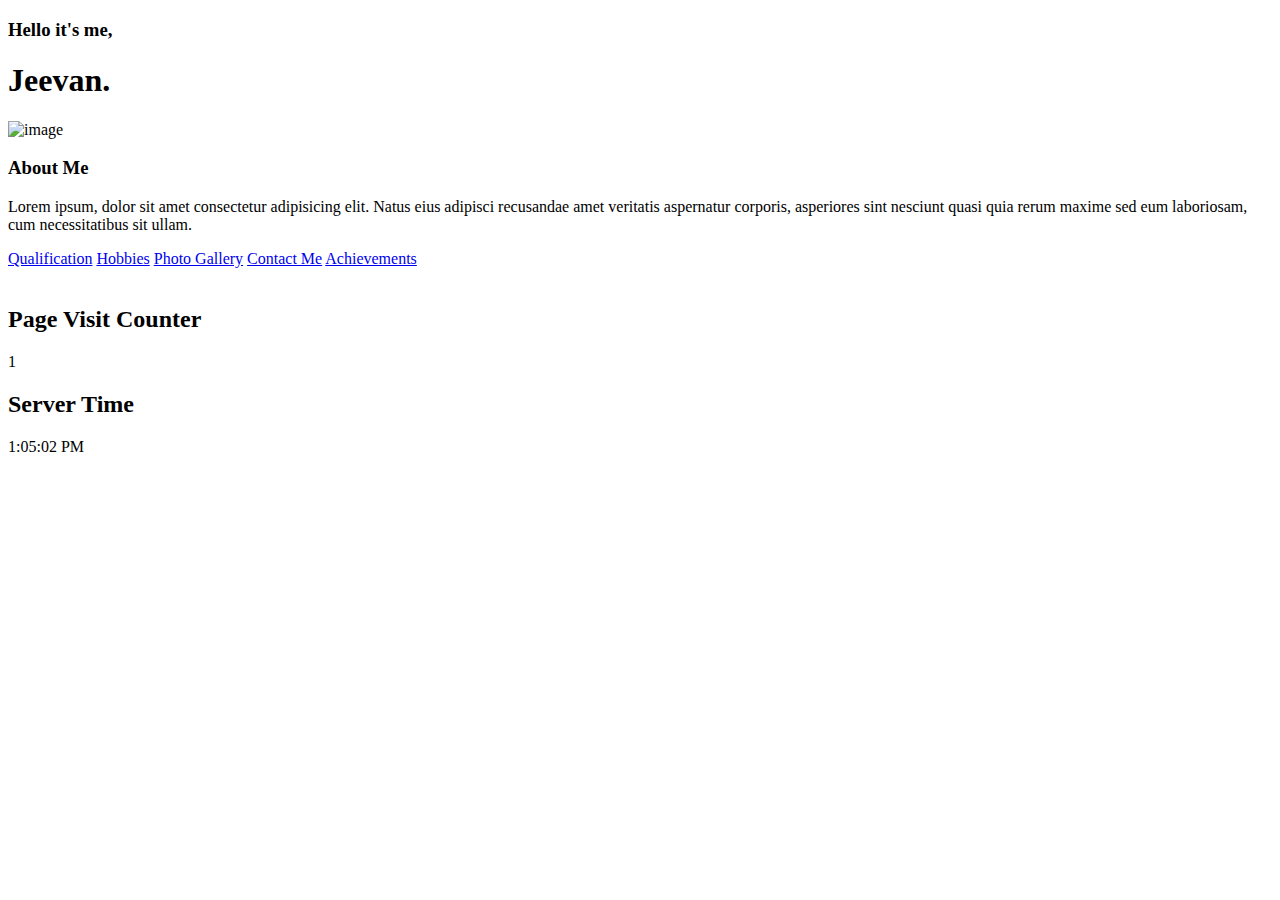
==== index.html @ 48567df3 "Add files via upload" ====
<!DOCTYPE html>

<html>
    <head>
        <meta charset="utf-8">
        <meta http-equiv="X-UA-Compatible" content="IE=edge">
        <title>Jeevan V Jijo</title>
        <meta name="description" content="">
        <meta name="viewport" content="width=device-width, initial-scale=1">
        <link rel="stylesheet" href="css/normalize.css">
        <link rel="stylesheet" href="css/reset.css">
        <link rel="stylesheet" href="css/index.css">

        <link rel="preconnect" href="https://fonts.googleapis.com">
        <link rel="preconnect" href="https://fonts.gstatic.com" crossorigin>
        <link href="https://fonts.googleapis.com/css2?family=Lobster&family=Tangerine&display=swap" rel="stylesheet">
    
        <link rel="preconnect" href="https://fonts.googleapis.com">
        <link rel="preconnect" href="https://fonts.gstatic.com" crossorigin>
        <link href="https://fonts.googleapis.com/css2?family=Cinzel&display=swap" rel="stylesheet">

        <link rel="preconnect" href="https://fonts.googleapis.com">
        <link rel="preconnect" href="https://fonts.gstatic.com" crossorigin>
        <link href="https://fonts.googleapis.com/css2?family=Work+Sans:ital,wght@1,300&display=swap" rel="stylesheet">
</head>
    <body>
        <section id="sec1">
            <div class="div1">
                <h3 id="hello">Hello it's me,</h3>
                <h1 id="name">Jeevan.</h1>
                
                
            </div>
        </section>
        <section id="sec2">
            <div class="div2">
                <div class="div3">
                    <img class="pic1" src="assets/pic1.jpeg" alt="image">
                </div>
                <div class="div4">
                    <h3>About Me</h3>
                    <p>Lorem ipsum, dolor sit amet consectetur adipisicing elit. Natus eius adipisci recusandae amet veritatis aspernatur corporis, asperiores sint nesciunt quasi quia rerum maxime sed eum laboriosam, cum necessitatibus sit ullam.</p>
                </div>
            </div>
        </section>
        <section id="sec3">
            <div class="fbt">
                <a href="html/qualif.html" class="contact1-form-btn">Qualification</a>
                <a href="html/hobbies.html" class="contact1-form-btn">Hobbies</a>
                <a href="html/photo.html"  class="contact1-form-btn">Photo Gallery</a>
            
                <a href="html/contact.html" class="contact1-form-btn">Contact Me</a>
                <a href="html/achieve.html" class="contact1-form-btn">Achievements</a>
                <div class="links">
                    <a class="icon" href="https://www.linkedin.com/in/jeevan-v-jijo-ba71131a0/"><img src="/assets/linkedin.png" alt="" width=30px  ></a>
                    <a class="icon" href="https://twitter.com/Jeevan_v_Jijo?t=zdCY38ICxRan6ltf29nLSg&s=08 "><img src="assets/twitter.png" alt="" width=30px></a>
                    <a class="icon" href="https://github.com/jeevan-v-jijo"><img src="assets/github.png" alt="" width=30px></a>
                </div>
              </div>
              <section class="counter-server-time">
                <div class="counter">
                  <h2>Page Visit Counter</h2>
                  <p id="visitCount">Loading...</p>
                </div>
                <div class="server-time">
                  <h2>Server Time</h2>
                  <p id="serverTime">Loading...</p>
                </div>
              </section>
        </section>
        
          <script src="/js/counter.js"></script>
        <script src="/js/servertime.js"></script>
    </body> 
</html>
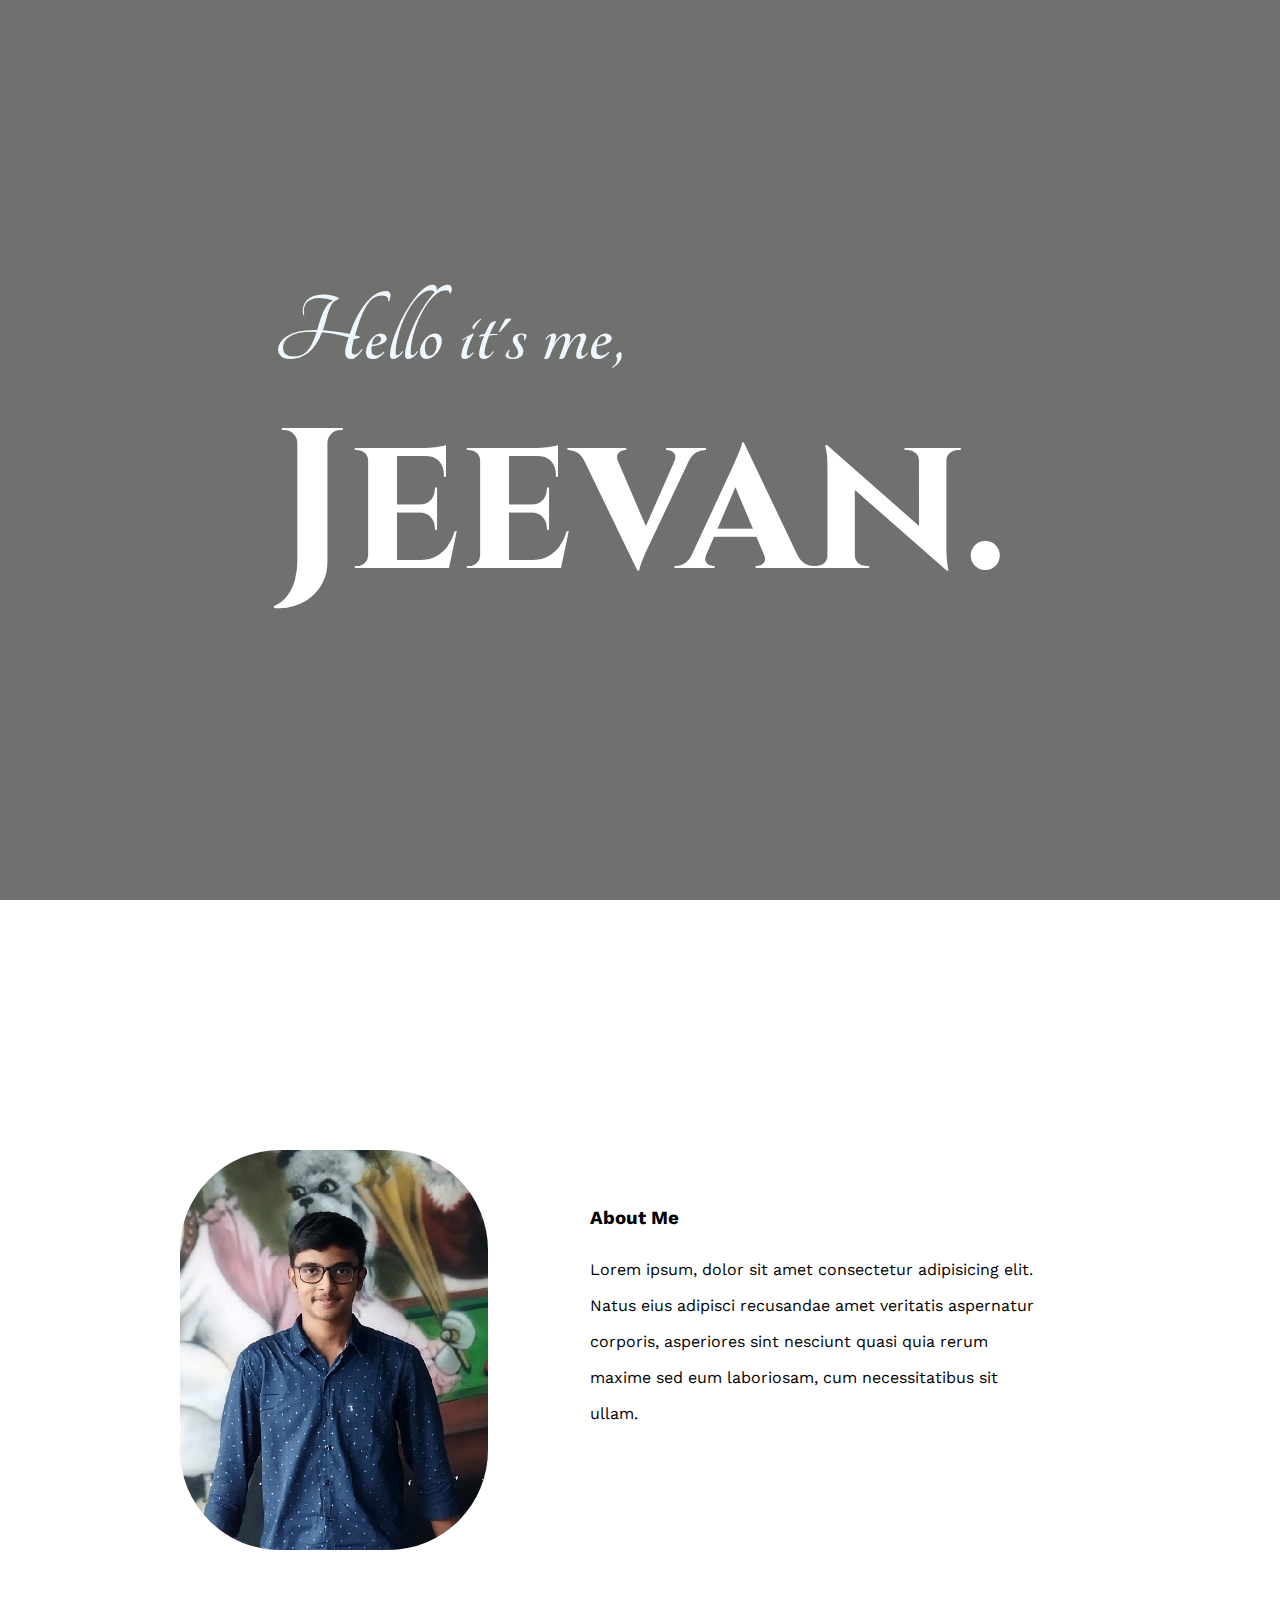
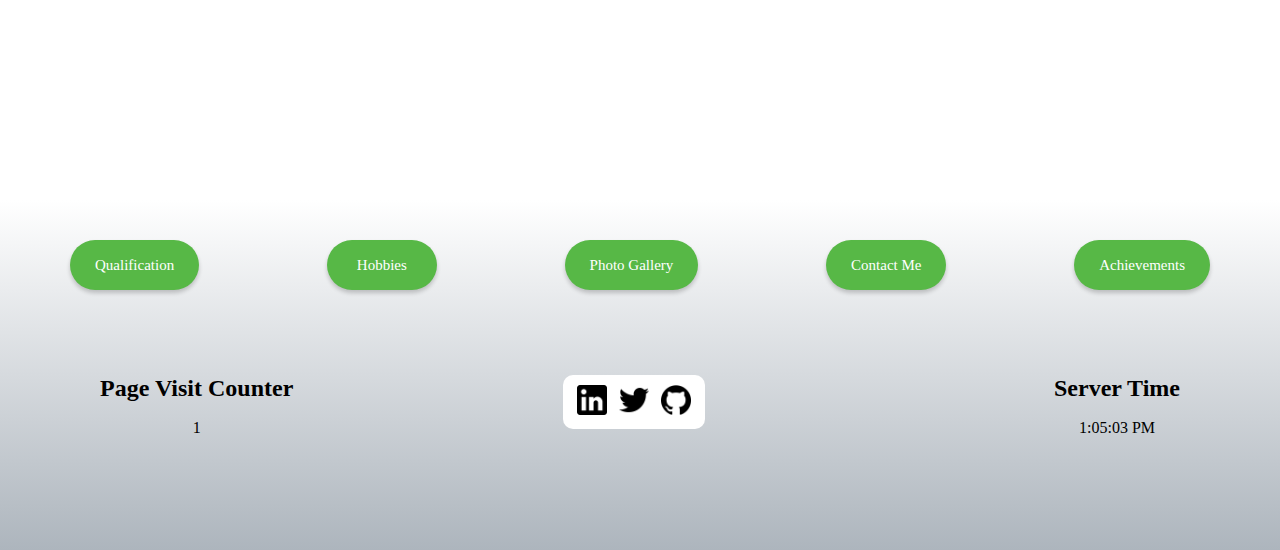
==== commit 7ef2c662: "Update index.html" ====
--- a/index.html
+++ b/index.html
@@ -52,7 +52,7 @@
                 <a href="html/contact.html" class="contact1-form-btn">Contact Me</a>
                 <a href="html/achieve.html" class="contact1-form-btn">Achievements</a>
                 <div class="links">
-                    <a class="icon" href="https://www.linkedin.com/in/jeevan-v-jijo-ba71131a0/"><img src="/assets/linkedin.png" alt="" width=30px  ></a>
+                    <a class="icon" href="https://www.linkedin.com/in/jeevan-v-jijo-ba71131a0/"><img src="assets/linkedin.png" alt="" width=30px  ></a>
                     <a class="icon" href="https://twitter.com/Jeevan_v_Jijo?t=zdCY38ICxRan6ltf29nLSg&s=08 "><img src="assets/twitter.png" alt="" width=30px></a>
                     <a class="icon" href="https://github.com/jeevan-v-jijo"><img src="assets/github.png" alt="" width=30px></a>
                 </div>
@@ -72,4 +72,4 @@
           <script src="/js/counter.js"></script>
         <script src="/js/servertime.js"></script>
     </body> 
-</html>+</html>
--- a/css/index.css
+++ b/css/index.css
@@ -0,0 +1,169 @@
+/* ----------class----------- */
+.div1{
+    
+    text-align: center;
+    
+}
+.div2{
+    padding: 0px 24px ;
+    margin: 0px 72px;
+    display:grid;
+    grid-template-columns: repeat(2,minmax(0,1fr));
+    
+    max-width: 920px;    
+    max-height: 400px;
+    overflow: hidden;
+    grid-auto-flow:row;
+    
+    
+    
+}
+.div3{
+    justify-content: center;
+}
+.div4{
+    margin-top: 50px;
+    position:relative;
+    left:-50px;
+}
+
+.fbt{
+    
+    display:flex;
+    width:100%;
+    justify-content: space-between;
+    flex-wrap: wrap;
+ 
+}
+.contact1-form-btn{
+    background-color: #E0E1DD;
+
+    max-width: 100px;
+    height: 50px;
+    border-radius: 25px;
+    background: #57b846;
+    font-family: Montserrat-Bold;
+    font-size: 15px;
+    line-height: 1.5;
+    color: #fff;
+    display: -webkit-box;
+    display: -webkit-flex;
+    display: -moz-box;
+    display: -ms-flexbox;
+    display: flex;
+    justify-content: center;
+    align-items: center;
+    padding: 0 25px;
+    text-decoration: none;
+    -webkit-transition: all 0.4s;
+    -o-transition: all 0.4s;
+    -moz-transition: all 0.4s;
+    transition: all 0.4s;  
+    min-width: 60px;            
+    box-shadow: 0px 3px 4px rgba(0, 0, 0, 0.2);                                                           
+}
+.links{
+   
+    background-color: #fff;
+    padding: 10px;
+    position:absolute;   
+    left:44%;
+    border-radius: 10px;
+    top: 50%;
+
+    
+    
+}
+.icon{
+  
+   margin: 4px;
+   border-radius: 10px;
+    transition:all 0.4s;
+}
+.icon:hover{
+    box-shadow: 1px 4px 10px rgba(0, 0, 0, 0.2); ;
+}
+.contact1-form-btn i {
+    margin-left: 7px;
+  
+    -webkit-transition: all 0.4s;
+    -o-transition: all 0.4s;
+    -moz-transition: all 0.4s;
+    transition: all 0.4s;
+  }
+  
+  .contact1-form-btn:hover {
+    background: #333333;
+  }
+  
+.server-time{
+    position:absolute;
+    right:100px;
+    top:50%;
+    text-align: center;
+    font-family: Montserrat-Bold;
+}
+.counter{
+    position: absolute;
+    left:100px;
+    top:50%;
+    text-align: center;
+    font-family: Montserrat-Bold;
+}
+
+/* ----------class----------- */
+/* -------------id------------ */
+#hello{
+   
+    font-family: 'Tangerine', cursive;
+    font-size: 100px;
+    color: aliceblue;
+    text-align: left;
+}
+#name{
+    font-family: 'Cinzel', serif;
+    color:white;
+    font-size: 200px;
+}
+#sec1{
+    background-color: #E0E1DD;
+    display: flex;
+    justify-content:center;
+    align-items: center;
+    width: 100%;
+    height:100vh;
+    flex-direction: column;
+    background-image: linear-gradient(rgba(0, 0, 0, 0.5), rgba(0, 0, 0, 0.5)), url(/assets/pic2.jpg);
+    background-attachment: fixed;
+    background-size: cover;
+}
+#sec2{
+    
+    width: 100%;
+    height:100vh;
+    display: flex;
+    justify-content:center;
+    align-items: center;
+    font-family: 'Work Sans', sans-serif;
+    line-height: 36px;
+    
+}
+#sec3{
+    position:relative;
+    background:linear-gradient(0deg,#adb5bd,white)   ;
+    max-width: 100vw;
+    height:30vh;
+    padding:40px 70px;
+   
+}
+/* -------------id------------ */
+.pic1{
+    max-height: 400px;
+    max-width: auto;
+    width: auto;
+    border-radius: 100px;
+
+}
+
+
+
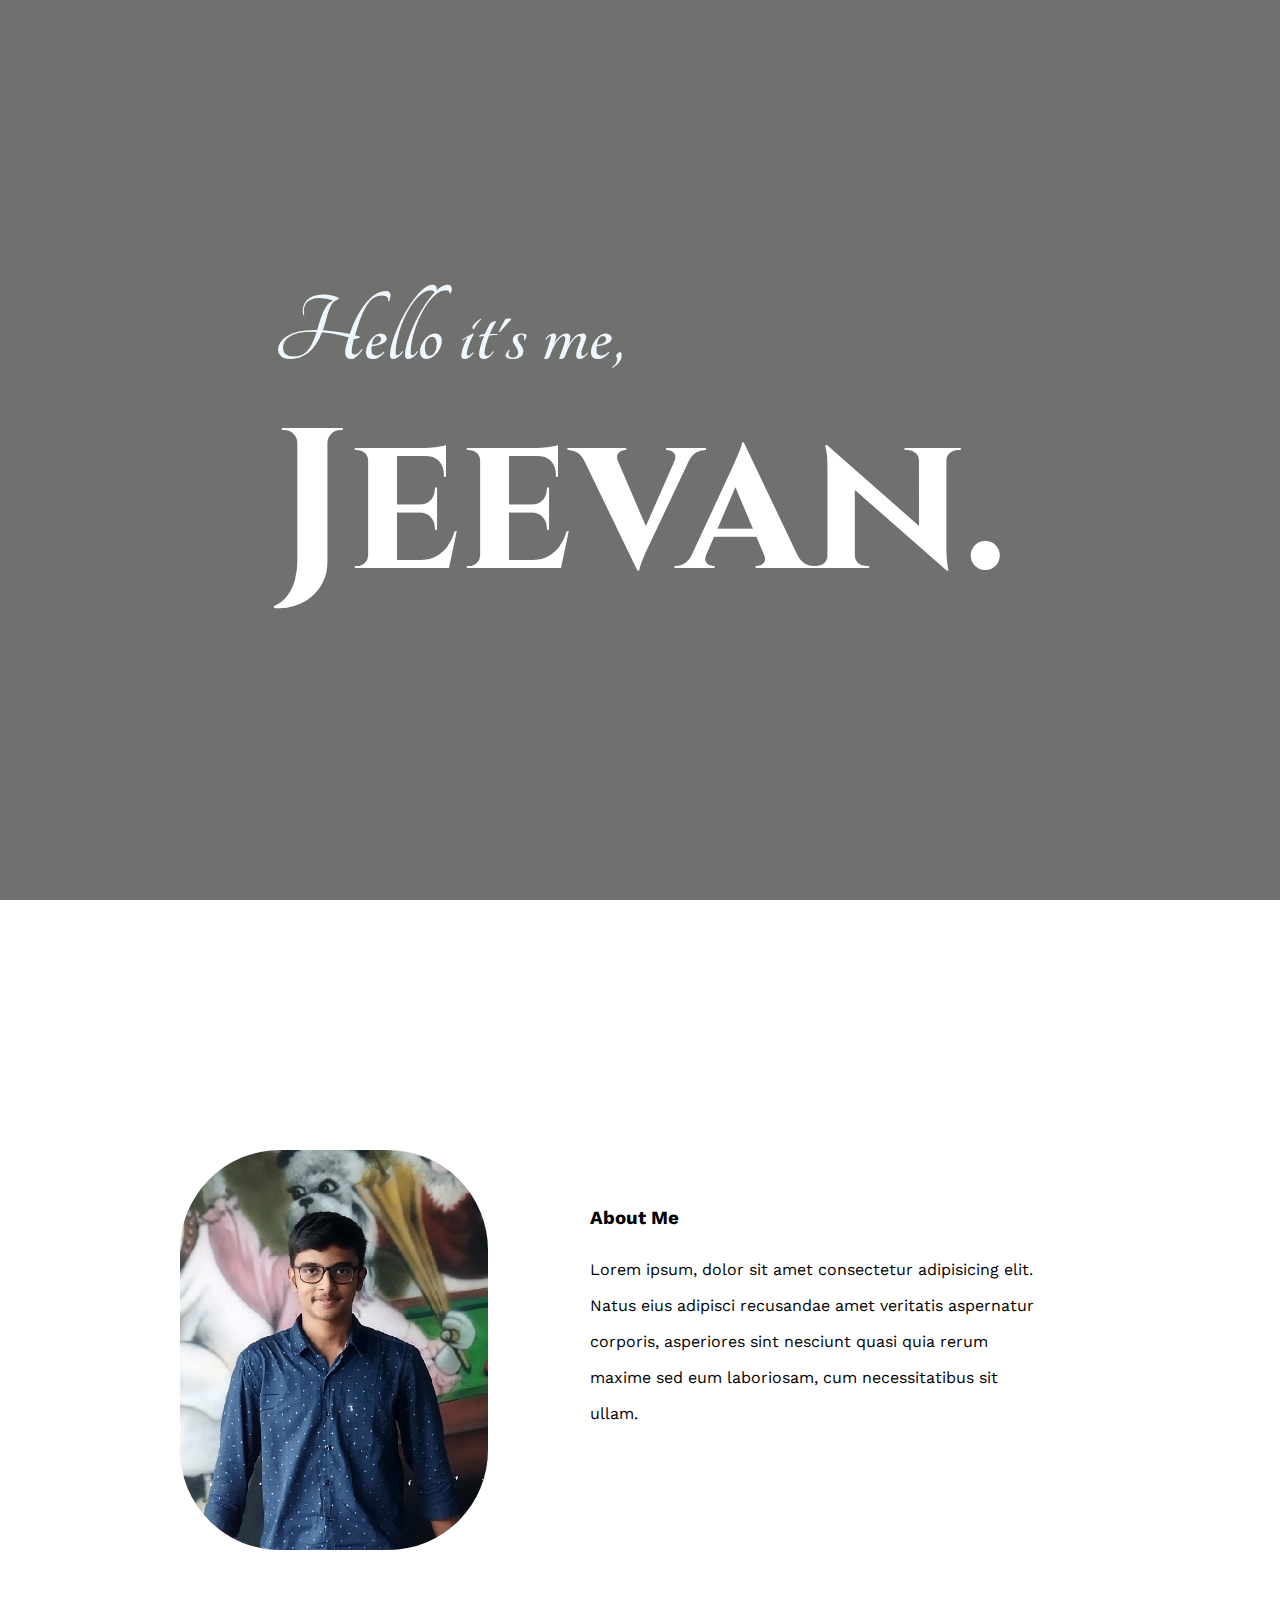
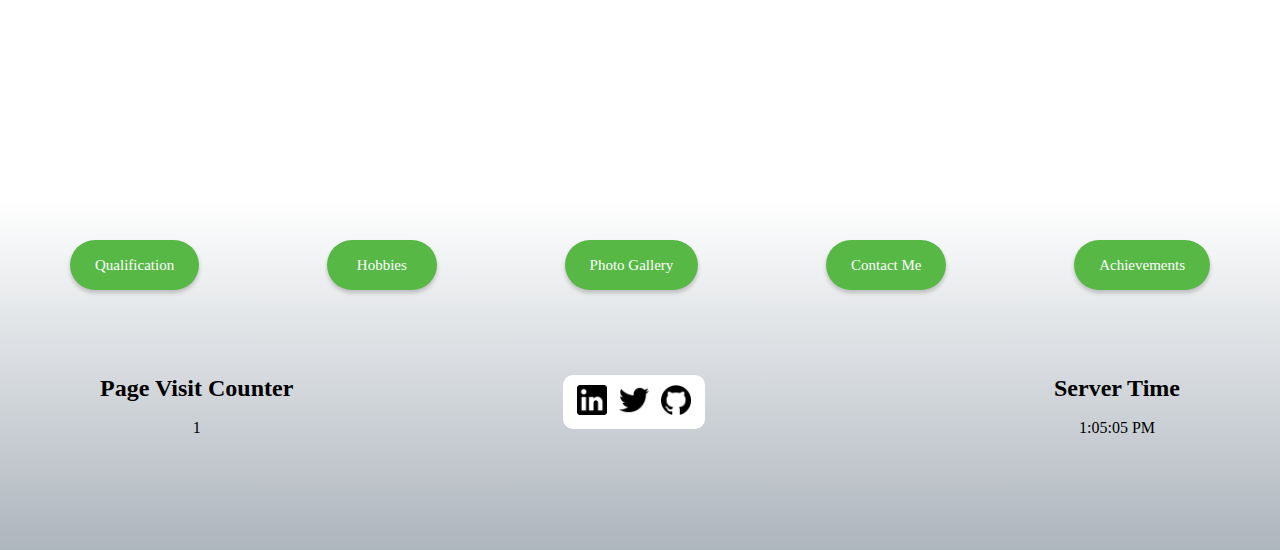
==== commit 86c191ce: "Update index.html" ====
--- a/index.html
+++ b/index.html
@@ -69,7 +69,7 @@
               </section>
         </section>
         
-          <script src="/js/counter.js"></script>
-        <script src="/js/servertime.js"></script>
+          <script src="js/counter.js"></script>
+        <script src="js/servertime.js"></script>
     </body> 
 </html>
--- a/css/index.css
+++ b/css/index.css
@@ -133,7 +133,7 @@
     width: 100%;
     height:100vh;
     flex-direction: column;
-    background-image: linear-gradient(rgba(0, 0, 0, 0.5), rgba(0, 0, 0, 0.5)), url(/assets/pic2.jpg);
+    background-image: linear-gradient(rgba(0, 0, 0, 0.5), rgba(0, 0, 0, 0.5)), url(../assets/pic2.jpg);
     background-attachment: fixed;
     background-size: cover;
 }
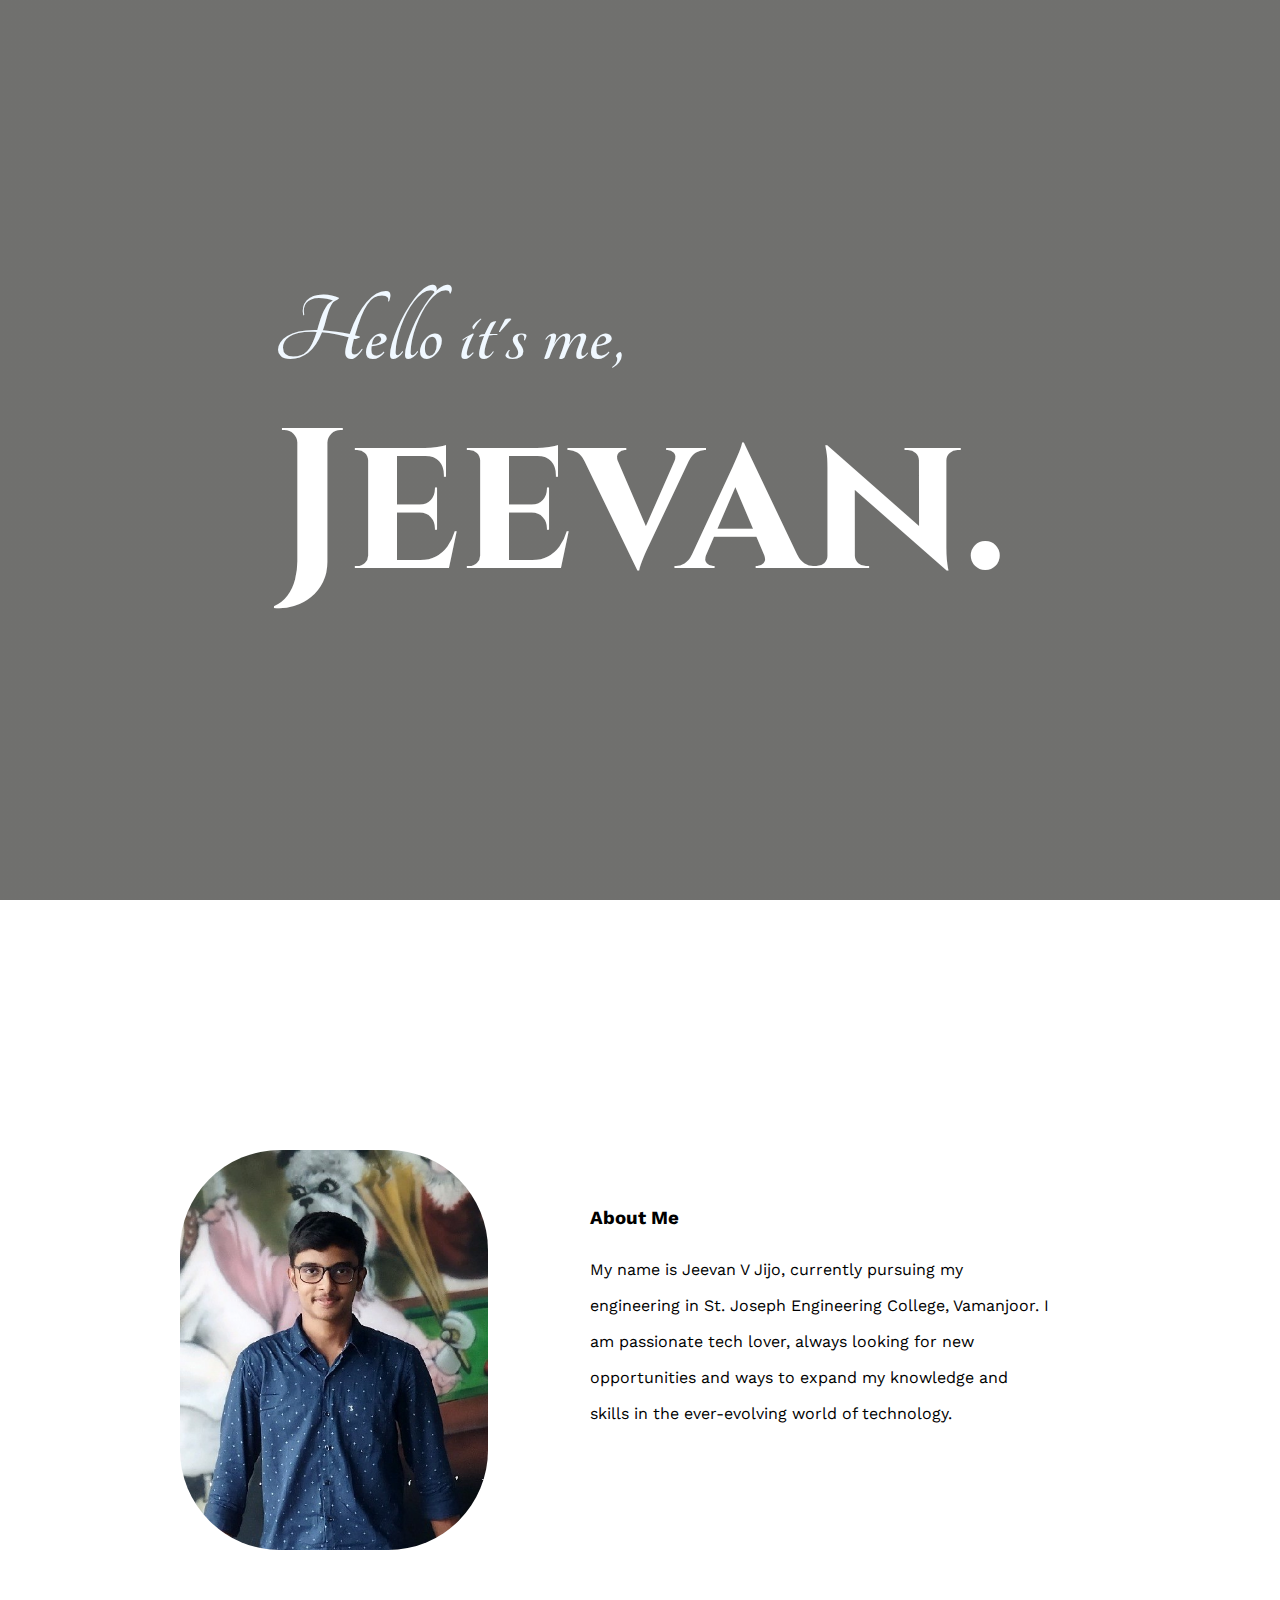
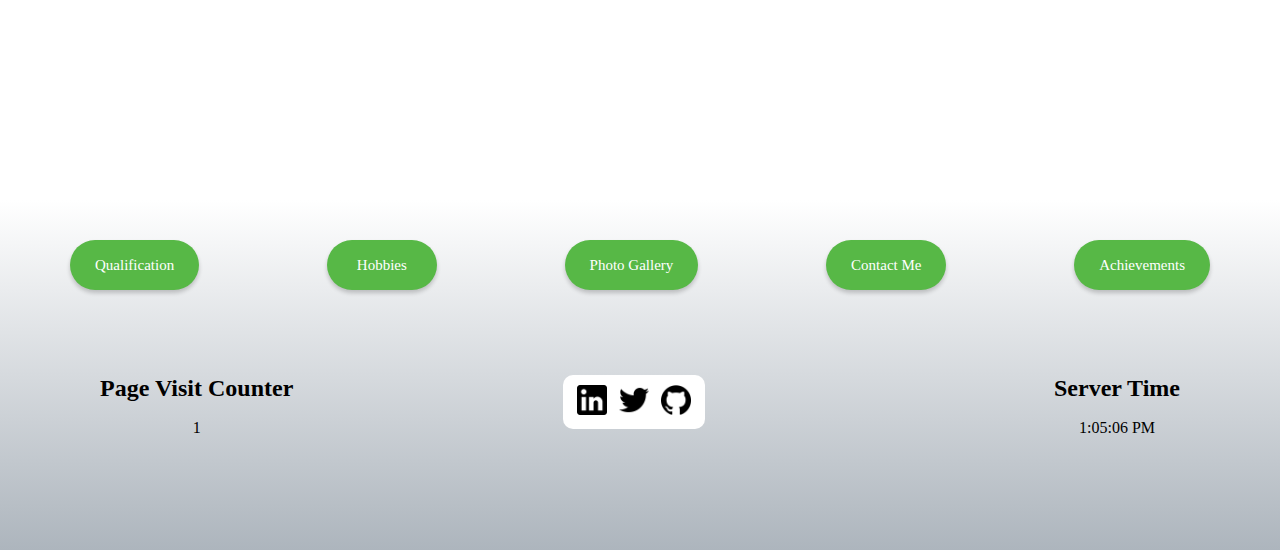
==== commit 73814ff3: "Update index.html" ====
--- a/index.html
+++ b/index.html
@@ -39,7 +39,8 @@
                 </div>
                 <div class="div4">
                     <h3>About Me</h3>
-                    <p>Lorem ipsum, dolor sit amet consectetur adipisicing elit. Natus eius adipisci recusandae amet veritatis aspernatur corporis, asperiores sint nesciunt quasi quia rerum maxime sed eum laboriosam, cum necessitatibus sit ullam.</p>
+                    <p>My name is Jeevan V Jijo, currently pursuing my engineering in St. Joseph Engineering College, Vamanjoor. I am passionate tech lover, always looking for new opportunities and ways to 
+                        expand my knowledge and skills in the ever-evolving world of technology.</p>
                 </div>
             </div>
         </section>
